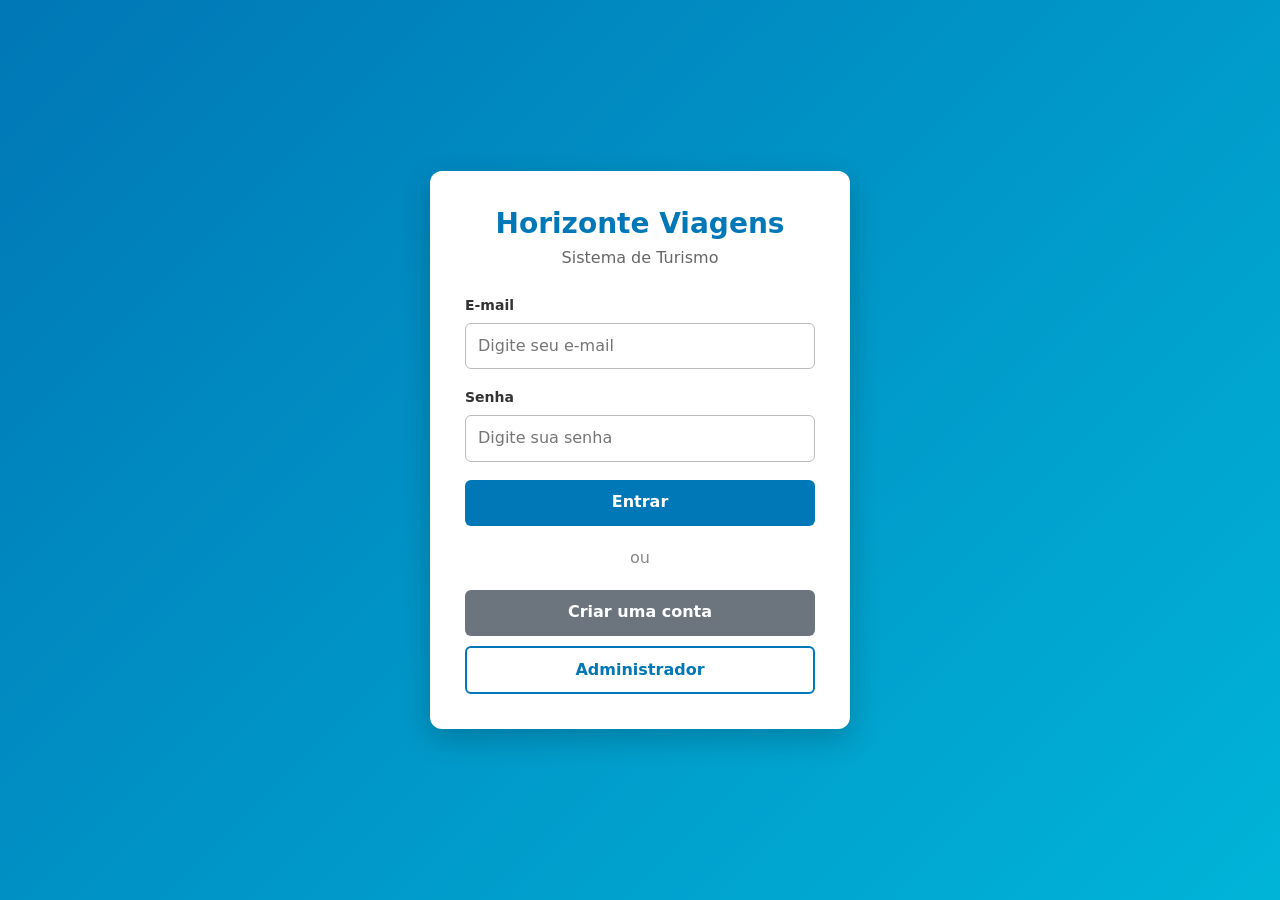
==== index.html @ fa2194be "Update index.html" ====
<!DOCTYPE html>
<html lang="pt-BR">
<head>
    <meta charset="UTF-8">
    <meta name="viewport" content="width=device-width, initial-scale=1.0">
    <title>Horizonte Viagens - Login</title>
    <link rel="stylesheet" href="style.css">
</head>

<body class="login-page">

    <div class="auth-card">

        <h1>Horizonte Viagens</h1>

        <p class="subtitle">
            Sistema de Turismo
        </p>

        <form id="login-form">

            <div class="form-group">
                <label for="login-email">
                    E-mail
                </label>

                <input
                    type="email"
                    id="login-email"
                    placeholder="Digite seu e-mail"
                    required
                >
            </div>

            <div class="form-group">
                <label for="login-senha">
                    Senha
                </label>

                <input
                    type="password"
                    id="login-senha"
                    placeholder="Digite sua senha"
                    required
                >
            </div>

            <button type="submit" class="btn">
                Entrar
            </button>

        </form>

        <div class="divider">
            ou
        </div>

              <a href="cadastro.html" class="btn btn-secondary">
            Criar uma conta
        </a>

        <!-- Botão Administrador (abre/fecha o sub-item) -->
        <button
            type="button"
            id="btn-admin-toggle"
            class="btn btn-admin"
            aria-expanded="false"
            aria-controls="admin-sub"
        >
            Administrador
        </button>

        <!-- Sub-item: login do administrador -->
        <div id="admin-sub" class="admin-sub" hidden>
            <form id="admin-login-form">

                <div class="form-group">
                    <label for="admin-email">E-mail do administrador</label>
                    <input
                        type="email"
                        id="admin-email"
                        placeholder="Digite o e-mail do administrador"
                        required
                    >
                </div>

                <div class="form-group">
                    <label for="admin-senha">Senha do administrador</label>
                    <input
                        type="password"
                        id="admin-senha"
                        placeholder="Digite a senha"
                        required
                    >
                </div>

                <p id="admin-erro" class="form-erro" role="alert"></p>

                <button type="submit" class="btn">
                    Acessar painel
                </button>

            </form>
        </div>

    </div>

             </div>

        <script src="script.js"></script>

        <script>
            const btnAdminToggle = document.getElementById("btn-admin-toggle");
            const adminSub = document.getElementById("admin-sub");

            btnAdminToggle.addEventListener("click", function () {
                const aberto = !adminSub.hidden;
                adminSub.hidden = aberto;
                btnAdminToggle.setAttribute("aria-expanded", String(!aberto));
                if (!aberto) document.getElementById("admin-email").focus();
            });
        </script>

    </body>
    </html>
    </script>

</body>
</html>
---- style.css ----
/* ==========================================================================
   HORIZONTE VIAGENS - FOLHA DE ESTILO
   ========================================================================== */

/* FONTE: Open Sans (arquivos hospedados em /fonts, funciona até offline) */
@font-face {
    font-family: "Open Sans";
    font-style: normal;
    font-weight: 400;
    font-display: swap;
    src: url("fonts/open-sans-latin-400-normal.woff2") format("woff2"),
         url("fonts/open-sans-latin-400-normal.woff") format("woff");
}

@font-face {
    font-family: "Open Sans";
    font-style: normal;
    font-weight: 700;
    font-display: swap;
    src: url("fonts/open-sans-latin-700-normal.woff2") format("woff2"),
         url("fonts/open-sans-latin-700-normal.woff") format("woff");
}

/* VARIÁVEIS */
:root {
    --azul: #0077b6;
    --azul-escuro: #005f87;
    --azul-claro: #00b4d8;
    --verde: #2a9d8f;
    --fundo: #f4f6f9;
    --texto: #333;

    /* altura do cabeçalho fixo (usada também para compensar o conteúdo) */
    --header-h: 4rem;

    --fonte: "Open Sans", system-ui, -apple-system, "Segoe UI", Roboto,
             "Helvetica Neue", Arial, sans-serif;
}

/* RESET GERAL */
*,
*::before,
*::after {
    box-sizing: border-box;
}

* {
    margin: 0;
    padding: 0;
}

html {
    -webkit-text-size-adjust: 100%;
    text-size-adjust: 100%;
    /* ao rolar até uma âncora, não deixa o cabeçalho fixo cobrir o título */
    scroll-padding-top: calc(var(--header-h) + 1rem);
}

body {
    min-height: 100vh;
    min-height: 100dvh;
    display: flex;
    flex-direction: column;
    /* espaço para o cabeçalho fixo */
    padding-top: var(--header-h);
    background: var(--fundo);
    color: var(--texto);
    font-family: var(--fonte);
    font-size: 1rem;
    line-height: 1.5;
    -webkit-font-smoothing: antialiased;
    -moz-osx-font-smoothing: grayscale;
}

/* Campos e botões não herdam a fonte sozinhos: forçamos a Open Sans */
button,
input,
select,
textarea {
    font: inherit;
    color: inherit;
}

img {
    max-width: 100%;
}

/* LOGIN */
body.login-page {
    padding: 20px;
    align-items: center;
    justify-content: center;
    background: linear-gradient(135deg, var(--azul), var(--azul-claro));
}

.auth-card {
    width: 100%;
    max-width: 420px;
    padding: 35px;
    background: white;
    border-radius: 12px;
    box-shadow: 0 10px 30px rgba(0, 0, 0, 0.2);
}

.auth-card h1 {
    text-align: center;
    color: var(--azul);
    font-size: 1.75rem;
    line-height: 1.25;
    margin-bottom: 5px;
}

.subtitle {
    text-align: center;
    color: #666;
    margin-bottom: 25px;
}

/* FORMULÁRIOS */
.form-group {
    margin-bottom: 18px;
}

.form-group label {
    display: block;
    margin-bottom: 7px;
    font-weight: 700;
    font-size: 0.875rem;
}

.form-group input,
.form-group select {
    display: block;
    width: 100%;
    min-height: 46px;
    padding: 11px 12px;
    border: 1px solid #bbb;
    border-radius: 6px;
    background-color: white;
    /* 16px evita o zoom automático ao focar o campo no iPhone */
    font-size: 1rem;
    line-height: 1.4;
    outline: 2px solid transparent;
    outline-offset: 2px;
    -webkit-appearance: none;
    -moz-appearance: none;
    appearance: none;
}

.form-group input[type="date"] {
    /* o Chrome/Safari adicionam espaço interno aos campos de data */
    padding-top: 8px;
    padding-bottom: 8px;
}

.form-group select {
    padding-right: 40px;
    background-image: url("data:image/svg+xml,%3Csvg xmlns='http://www.w3.org/2000/svg' viewBox='0 0 20 20' fill='%23555'%3E%3Cpath d='M5 7l5 6 5-6z'/%3E%3C/svg%3E");
    background-repeat: no-repeat;
    background-position: right 12px center;
    background-size: 16px;
}

.form-group input:focus,
.form-group select:focus {
    border-color: var(--azul);
    box-shadow: 0 0 0 3px rgba(0, 119, 182, 0.2);
}

.form-group input[readonly] {
    background-color: #eee;
    cursor: default;
}

.form-row {
    display: grid;
    grid-template-columns: 1fr 1fr;
    gap: 15px;
}

.form-erro {
    min-height: 1.5em;
    margin-bottom: 8px;
    font-size: 0.9rem;
    color: #c62828;
}

/* BOTÕES */
.btn {
    display: block;
    width: 100%;
    min-height: 46px;
    padding: 11px 12px;
    margin-top: 10px;
    border: none;
    border-radius: 6px;
    background: var(--azul);
    color: white;
    text-align: center;
    text-decoration: none;
    font-size: 1rem;
    font-weight: 700;
    line-height: 1.4;
    cursor: pointer;
    -webkit-appearance: none;
    appearance: none;
    transition: background-color 0.2s;
}

.btn:hover {
    background: var(--azul-escuro);
}

.btn-secondary {
    background: #6c757d;
    margin-top: 12px;
}

.btn-secondary:hover {
    background: #545b62;
}

.btn:focus-visible,
.continente:focus-visible,
.chamada-final button:focus-visible {
    outline: 3px solid rgba(0, 119, 182, 0.5);
    outline-offset: 2px;
}

/* LOGIN EXTRA */
.divider {
    text-align: center;
    margin: 20px 0;
    color: #888;
}
/* BOTÃO / SUB-ITEM ADMINISTRADOR */
.btn-admin {
    background: transparent;
    color: var(--azul);
    border: 2px solid var(--azul);
}

.btn-admin:hover {
    background: var(--azul);
    color: white;
}

.admin-sub {
    margin-top: 15px;
    padding: 20px 18px 8px;
    border: 1px solid #d8edf3;
    border-radius: 8px;
    background: #eaf7fb;
}

.admin-sub[hidden] {
    display: none;
}

.hint {
    margin-top: 20px;
    text-align: center;
    font-size: 0.8rem;
    color: #666;
    line-height: 1.5;
}

/* CABEÇALHO FIXO */
header {
    position: fixed;
    top: 0;
    left: 0;
    right: 0;
    z-index: 1000;

    display: flex;
    align-items: center;
    justify-content: space-between;
    gap: 12px;

    min-height: var(--header-h);
    padding: 0 clamp(14px, 4vw, 30px);
    background: var(--azul);
    color: white;
    box-shadow: 0 2px 8px rgba(0, 0, 0, 0.18);
}

header > a {
    display: block;
    min-width: 0;
    color: white;
    text-decoration: none;
}

header h1 {
    font-size: clamp(1.05rem, 4.2vw, 1.5rem);
    line-height: 1.2;
    white-space: nowrap;
    overflow: hidden;
    text-overflow: ellipsis;
}

header nav {
    display: flex;
    align-items: center;
    flex-shrink: 0;
    gap: 6px;
}

header nav a,
header nav button {
    display: inline-block;
    padding: 8px 12px;
    border: none;
    border-radius: 6px;
    background: none;
    color: white;
    text-decoration: none;
    font-size: 1rem;
    line-height: 1.2;
    cursor: pointer;
    -webkit-appearance: none;
    appearance: none;
    transition: background-color 0.2s;
}

header nav a:hover,
header nav button:hover {
    background: rgba(255, 255, 255, 0.18);
}

header nav a:focus-visible,
header nav button:focus-visible,
header > a:focus-visible {
    outline: 2px solid white;
    outline-offset: 2px;
}

/* CONTAINER PRINCIPAL */
.container {
    width: 100%;
    max-width: 1100px;
    min-width: 0;
    margin: 35px auto;
    padding: 0 20px;
}

.welcome {
    margin-bottom: 25px;
}

.welcome h2 {
    color: var(--azul);
    font-size: 1.5rem;
    line-height: 1.3;
    margin-bottom: 5px;
}

/* PRODUTOS */
.products-grid {
    display: grid;
    grid-template-columns: repeat(auto-fit, minmax(280px, 1fr));
    grid-template-columns: repeat(auto-fit, minmax(min(280px, 100%), 1fr));
    gap: 25px;
}

.product-card {
    display: flex;
    flex-direction: column;
    background: white;
    border-radius: 10px;
    overflow: hidden;
    box-shadow: 0 3px 10px rgba(0, 0, 0, 0.1);
}

.product-card img {
    display: block;
    width: 100%;
    height: 190px;
    object-fit: cover;
    background: #dfe7ee;
}

.product-info {
    display: flex;
    flex-direction: column;
    flex: 1;
    padding: 20px;
}

.product-info h3 {
    color: var(--azul);
    font-size: 1.15rem;
    line-height: 1.3;
    margin-bottom: 8px;
}

.product-info p {
    flex: 1;
    color: #666;
    line-height: 1.5;
    margin-bottom: 15px;
}

.price {
    color: #1f7a6f;
    font-size: 1.3rem;
    font-weight: 700;
    margin-bottom: 10px;
}

/* COMPRA */
.checkout-box {
    width: 100%;
    max-width: 650px;
    margin: 0 auto;
    background: white;
    padding: 30px;
    border-radius: 10px;
    box-shadow: 0 3px 10px rgba(0, 0, 0, 0.1);
}

.checkout-box h2 {
    color: var(--azul);
    font-size: 1.5rem;
    line-height: 1.3;
    margin-bottom: 25px;
}

/* ADMINISTRAÇÃO */
.admin-box {
    background: white;
    padding: 30px;
    border-radius: 10px;
    box-shadow: 0 3px 10px rgba(0, 0, 0, 0.1);
}

.admin-box h2 {
    color: var(--azul);
    font-size: 1.5rem;
    line-height: 1.3;
    margin-bottom: 10px;
}

.admin-box h3 {
    font-size: 1.15rem;
    margin-top: 30px;
    margin-bottom: 15px;
}

.admin-stats {
    margin-top: 25px;
}

.stat-card {
    width: 220px;
    max-width: 100%;
    padding: 20px;
    border-radius: 8px;
    background: #e9f7fb;
    border-left: 5px solid var(--azul);
}

.stat-card span {
    display: block;
    color: #555;
    margin-bottom: 5px;
}

.stat-card strong {
    font-size: 1.75rem;
    color: var(--azul);
}

.compras-lista {
    display: flex;
    flex-direction: column;
    gap: 12px;
}

.compra-item {
    padding: 15px;
    border-radius: 7px;
    background: var(--fundo);
    border-left: 4px solid var(--verde);
    line-height: 1.7;
    overflow-wrap: anywhere;
}

.compra-item strong {
    color: var(--azul);
}

.empty {
    color: #666;
}

/* CONTINENTES */
.continentes {
    display: flex;
    justify-content: center;
    align-items: center;
    flex-wrap: wrap;
    gap: 30px;
    margin: 40px 0;
}

.continente {
    width: 160px;
    height: 160px;
    flex-shrink: 0;
    border: none;
    border-radius: 50%;
    background: linear-gradient(135deg, var(--azul), var(--azul-claro));
    color: white;

    display: flex;
    flex-direction: column;
    justify-content: center;
    align-items: center;

    cursor: pointer;
    box-shadow: 0 5px 15px rgba(0, 0, 0, 0.2);
    -webkit-appearance: none;
    appearance: none;
    transition: transform 0.3s, background 0.3s;
}

.continente .icone {
    font-size: 3.4rem;
    line-height: 1.1;
    margin-bottom: 8px;
}

.continente span:last-child {
    font-size: 1.125rem;
    font-weight: 700;
}

/* DESTINOS */
.destinos {
    margin-top: 30px;
    margin-bottom: 50px;
}

.destinos h2 {
    color: var(--azul);
    font-size: 1.5rem;
    line-height: 1.3;
    text-align: center;
    margin-bottom: 25px;
}

.destinos.hidden {
    display: none;
}

/* BENEFÍCIOS (seção em largura total) */
.beneficios {
    width: 100%;
    margin-top: 35px;
    padding: 55px 20px;
    background: #eaf7fb;
    border-top: 1px solid #d8edf3;
    border-bottom: 1px solid #d8edf3;
}

.beneficios-titulo {
    text-align: center;
    margin-bottom: 35px;
}

.beneficios-titulo h2 {
    color: var(--azul);
    font-size: 1.75rem;
    line-height: 1.3;
    margin-bottom: 8px;
}

.beneficios-titulo p {
    color: #555;
    font-size: 0.95rem;
}

.beneficios-grid {
    width: 100%;
    max-width: 1050px;
    margin: 0 auto;

    display: grid;
    grid-template-columns: repeat(4, minmax(0, 1fr));
    gap: 20px;
}

.beneficio {
    min-width: 0;
    background: white;
    padding: 25px 18px;
    border-radius: 10px;
    text-align: center;
    box-shadow: 0 3px 12px rgba(0, 0, 0, 0.07);
    transition: transform 0.3s, box-shadow 0.3s;
}

.beneficio-icone {
    width: 60px;
    height: 60px;
    margin: 0 auto 15px;

    display: flex;
    align-items: center;
    justify-content: center;

    border-radius: 50%;
    background: #e6f6fa;
    font-size: 1.8rem;
}

.beneficio h3 {
    color: var(--azul);
    font-size: 1.05rem;
    margin-bottom: 9px;
}

.beneficio p {
    color: #555;
    font-size: 0.85rem;
    line-height: 1.5;
}

/* CHAMADA FINAL (seção em largura total) */
.chamada-final {
    width: 100%;
    margin-top: 55px;
    padding: 50px 25px;
    text-align: center;
    color: white;
    background: linear-gradient(135deg, var(--azul), var(--azul-claro));
}

.chamada-final h2 {
    font-size: 1.7rem;
    line-height: 1.3;
    margin-bottom: 10px;
}

.chamada-final p {
    width: 100%;
    max-width: 600px;
    margin: 0 auto 22px;
    line-height: 1.5;
}

.chamada-final button {
    min-height: 46px;
    border: none;
    padding: 12px 28px;
    border-radius: 6px;
    background: white;
    color: var(--azul);
    font-size: 1rem;
    font-weight: 700;
    cursor: pointer;
    -webkit-appearance: none;
    appearance: none;
    transition: transform 0.3s, box-shadow 0.3s;
}

/* Efeitos de hover só em dispositivos com mouse (evita "hover preso" no toque) */
@media (hover: hover) {
    .continente:hover {
        transform: scale(1.08);
        background: linear-gradient(135deg, var(--azul-escuro), #0096c7);
    }

    .beneficio:hover {
        transform: translateY(-5px);
        box-shadow: 0 8px 20px rgba(0, 0, 0, 0.12);
    }

    .chamada-final button:hover {
        transform: translateY(-2px);
        box-shadow: 0 5px 12px rgba(0, 0, 0, 0.15);
    }
}

/* RODAPÉ (largura total, sempre no fim da página) */
footer {
    width: 100%;
    margin-top: auto;
    background: #023e5f;
    color: #e3f2f9;
}

.footer-conteudo {
    width: 100%;
    max-width: 1100px;
    margin: 0 auto;
    padding: 60px 20px 45px;

    display: grid;
    grid-template-columns: 1.6fr 1fr 1fr;
    gap: 40px;
}

.footer-logo {
    font-size: 1.5rem;
    font-weight: 700;
    line-height: 1.3;
    color: white;
    margin-bottom: 14px;
}

.footer-sobre {
    max-width: 38ch;
    font-size: 0.95rem;
    line-height: 1.7;
    color: #c4e0ee;
}

.footer-titulo {
    margin-bottom: 18px;
    font-size: 0.95rem;
    font-weight: 700;
    letter-spacing: 0.08em;
    text-transform: uppercase;
    color: white;
}

.footer-col ul {
    list-style: none;
    display: flex;
    flex-direction: column;
    gap: 11px;
}

.footer-col a {
    color: #c4e0ee;
    text-decoration: none;
    font-size: 0.95rem;
}

.footer-col a:hover {
    color: white;
    text-decoration: underline;
}

.footer-col a:focus-visible {
    outline: 2px solid white;
    outline-offset: 3px;
}

.footer-base {
    padding: 22px 20px;
    border-top: 1px solid rgba(255, 255, 255, 0.15);
    text-align: center;
    font-size: 0.85rem;
    line-height: 1.7;
    color: #b3d4e4;
}

/* RESPONSIVIDADE: TABLETS */
@media (max-width: 800px) {
    .beneficios-grid {
        grid-template-columns: repeat(2, minmax(0, 1fr));
    }

    .continentes {
        gap: 20px;
    }

    .continente {
        width: 140px;
        height: 140px;
    }

    .continente .icone {
        font-size: 2.8rem;
    }

    .footer-conteudo {
        grid-template-columns: 1fr 1fr;
        gap: 35px 30px;
        padding: 50px 20px 35px;
    }

    .footer-marca {
        grid-column: 1 / -1;
    }
}

/* RESPONSIVIDADE: CELULARES */
@media (max-width: 500px) {
    :root {
        --header-h: 3.5rem;
    }

    header nav a,
    header nav button {
        padding: 8px 10px;
        font-size: 0.9rem;
    }

    .container {
        margin: 25px auto;
        padding: 0 15px;
    }

    .auth-card {
        padding: 25px;
    }

    .auth-card h1 {
        font-size: 1.5rem;
    }

    .form-row {
        grid-template-columns: 1fr;
        gap: 0;
    }

    .checkout-box,
    .admin-box {
        padding: 20px;
    }

    .products-grid {
        gap: 20px;
    }

    .continentes {
        gap: 15px;
        margin: 30px 0;
    }

    .continente {
        width: 125px;
        height: 125px;
    }

    .continente .icone {
        font-size: 2.5rem;
    }

    .continente span:last-child {
        font-size: 1rem;
    }

    .destinos {
        margin-top: 25px;
        margin-bottom: 35px;
    }

    .beneficios {
        padding: 40px 15px;
    }

    .beneficios-titulo h2 {
        font-size: 1.5rem;
    }

    .beneficios-grid {
        grid-template-columns: 1fr;
        gap: 15px;
    }

    .chamada-final {
        margin-top: 40px;
        padding: 40px 20px;
    }

    .chamada-final h2 {
        font-size: 1.45rem;
    }

    .chamada-final p {
        font-size: 0.9rem;
    }

    .footer-conteudo {
        grid-template-columns: 1fr;
        gap: 30px;
        padding: 40px 20px 30px;
    }
}

/* Respeita quem prefere menos animação */
@media (prefers-reduced-motion: reduce) {
    *,
    *::before,
    *::after {
        transition: none !important;
    }
}
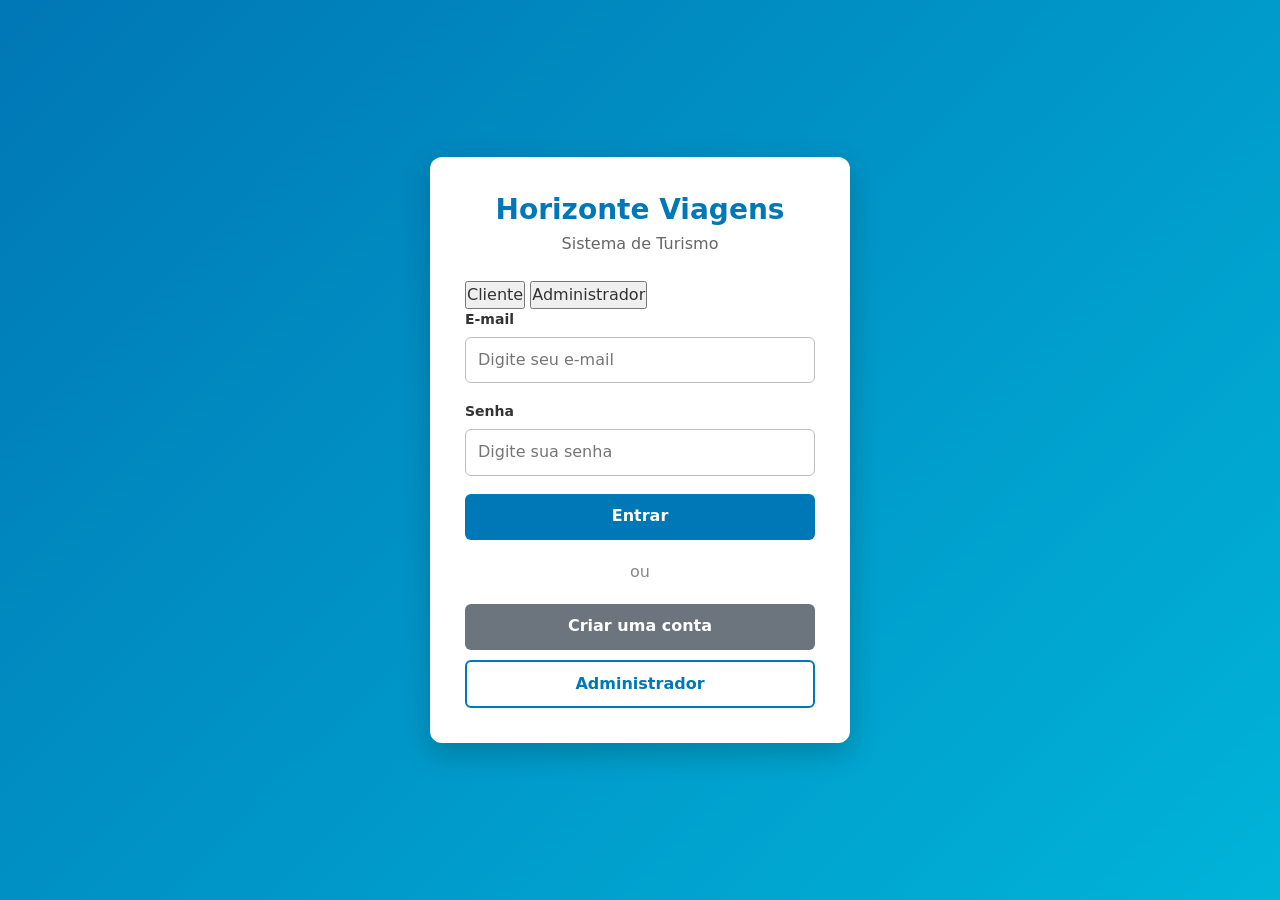
==== commit cbaef37e: "Update index.html" ====
--- a/index.html
+++ b/index.html
@@ -16,6 +16,11 @@
         <p class="subtitle">
             Sistema de Turismo
         </p>
+
+        <div class="tabs">
+    <button type="button" class="tab ativa" id="tab-cliente">Cliente</button>
+    <button type="button" class="tab" id="tab-admin">Administrador</button>
+        </div>
 
         <form id="login-form">
 
@@ -106,24 +111,31 @@
     </div>
 
              </div>
+    
+        <script src="script.js"></script>
+        <script>
+    const tabCliente = document.getElementById("tab-cliente");
+    const tabAdmin = document.getElementById("tab-admin");
+    const painelCliente = document.getElementById("painel-cliente");
+    const painelAdmin = document.getElementById("painel-admin");
 
-        <script src="script.js"></script>
+    tabCliente.onclick = function () {
+        painelCliente.hidden = false;
+        painelAdmin.hidden = true;
+        tabCliente.classList.add("ativa");
+        tabAdmin.classList.remove("ativa");
+    };
 
-        <script>
-            const btnAdminToggle = document.getElementById("btn-admin-toggle");
-            const adminSub = document.getElementById("admin-sub");
-
-            btnAdminToggle.addEventListener("click", function () {
-                const aberto = !adminSub.hidden;
-                adminSub.hidden = aberto;
-                btnAdminToggle.setAttribute("aria-expanded", String(!aberto));
-                if (!aberto) document.getElementById("admin-email").focus();
-            });
-        </script>
-
+    tabAdmin.onclick = function () {
+        painelCliente.hidden = true;
+        painelAdmin.hidden = false;
+        tabAdmin.classList.add("ativa");
+        tabCliente.classList.remove("ativa");
+    };
+    
+</script>
+    
     </body>
     </html>
     </script>
 
-</body>
-</html>
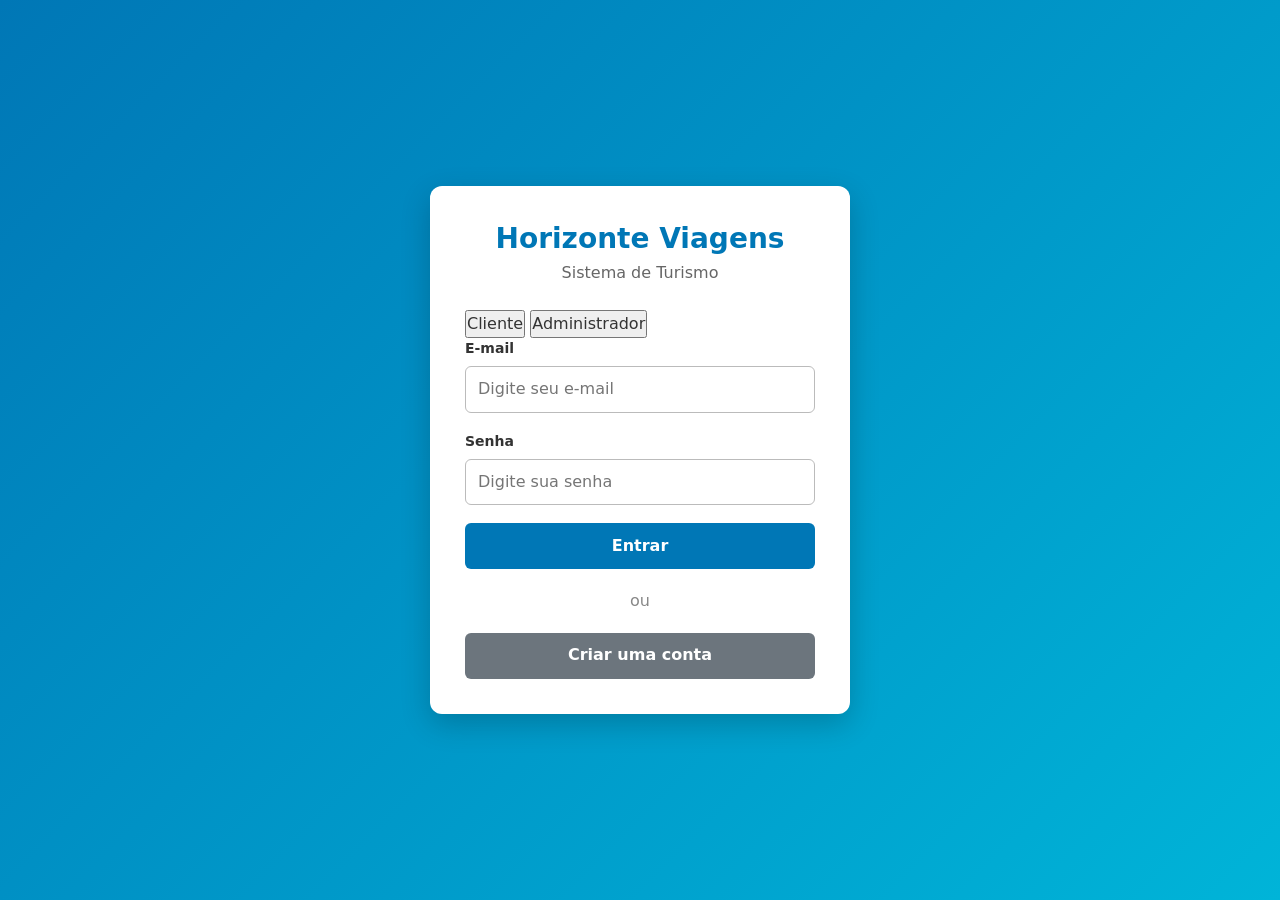
==== commit 4207c7c8: "Update index.html" ====
--- a/index.html
+++ b/index.html
@@ -64,16 +64,6 @@
             Criar uma conta
         </a>
 
-        <!-- Botão Administrador (abre/fecha o sub-item) -->
-        <button
-            type="button"
-            id="btn-admin-toggle"
-            class="btn btn-admin"
-            aria-expanded="false"
-            aria-controls="admin-sub"
-        >
-            Administrador
-        </button>
 
         <!-- Sub-item: login do administrador -->
         <div id="admin-sub" class="admin-sub" hidden>
--- a/style.css
+++ b/style.css
@@ -890,5 +890,25 @@
     *::before,
     *::after {
         transition: none !important;
-    }
-}
+
+       .tabs { display: flex; margin-bottom: 25px; }
+
+.tab {
+    flex: 1;
+    padding: 12px;
+    border: none;
+    border-bottom: 3px solid #ddd;
+    background: none;
+    color: #777;
+    font-weight: 700;
+    cursor: pointer;
+}
+
+.tab.ativa {
+    color: var(--azul);
+    border-bottom-color: var(--azul);
+}
+
+[hidden] { display: none !important; }
+    }
+}
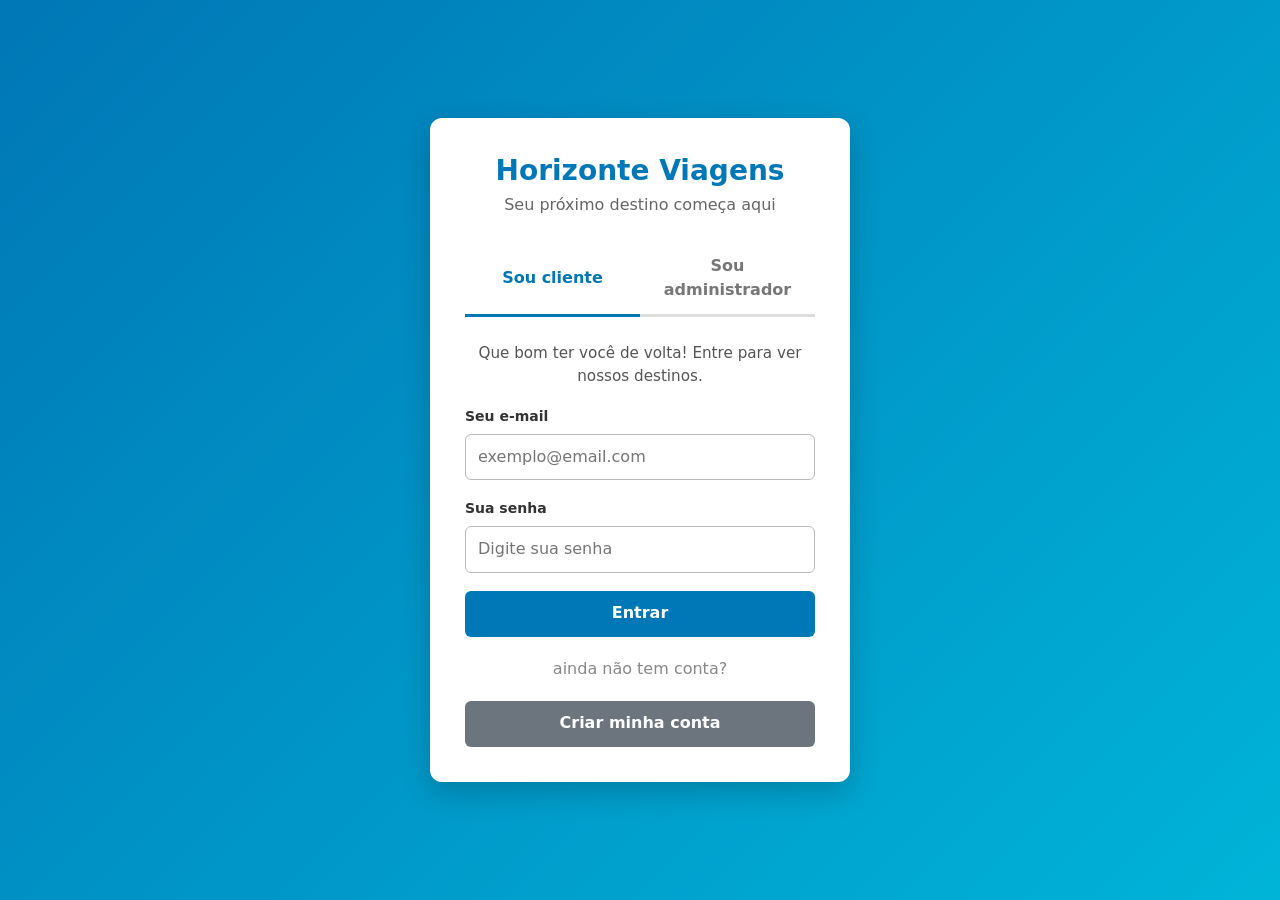
==== commit c762f2f0: "Revise login page for client and admin access Updated login page layout and content for better user " ====
--- a/index.html
+++ b/index.html
@@ -3,8 +3,63 @@
 <head>
     <meta charset="UTF-8">
     <meta name="viewport" content="width=device-width, initial-scale=1.0">
-    <title>Horizonte Viagens - Login</title>
+    <title>Horizonte Viagens - Entrar</title>
     <link rel="stylesheet" href="style.css">
+
+    <style>
+        /* ABAS */
+        .tabs {
+            display: flex;
+            margin-bottom: 25px;
+        }
+
+        .tab {
+            flex: 1;
+            padding: 12px;
+            border: none;
+            border-bottom: 3px solid #ddd;
+            background: none;
+            color: #777;
+            font-weight: 700;
+            cursor: pointer;
+        }
+
+        .tab:hover {
+            color: var(--azul);
+        }
+
+        .tab.ativa {
+            color: var(--azul);
+            border-bottom-color: var(--azul);
+        }
+
+        [hidden] {
+            display: none !important;
+        }
+
+        /* As duas abas ficam com a mesma altura */
+        #painel-cliente,
+        #painel-admin {
+            min-height: 330px;
+        }
+
+        /* Painel admin sem espaço vazio no lugar do erro */
+        #painel-admin .form-erro {
+            min-height: 0;
+            margin: 0;
+        }
+
+        #painel-admin .form-erro:not(:empty) {
+            margin-bottom: 12px;
+        }
+
+        .boas-vindas {
+            margin-bottom: 18px;
+            text-align: center;
+            font-size: 0.95rem;
+            color: #555;
+        }
+    </style>
 </head>
 
 <body class="login-page">
@@ -14,59 +69,68 @@
         <h1>Horizonte Viagens</h1>
 
         <p class="subtitle">
-            Sistema de Turismo
+            Seu próximo destino começa aqui
         </p>
 
         <div class="tabs">
-    <button type="button" class="tab ativa" id="tab-cliente">Cliente</button>
-    <button type="button" class="tab" id="tab-admin">Administrador</button>
+            <button type="button" class="tab ativa" id="tab-cliente">Sou cliente</button>
+            <button type="button" class="tab" id="tab-admin">Sou administrador</button>
         </div>
 
-        <form id="login-form">
+        <!-- PAINEL CLIENTE -->
+        <div id="painel-cliente">
 
-            <div class="form-group">
-                <label for="login-email">
-                    E-mail
-                </label>
+            <p class="boas-vindas">
+                Que bom ter você de volta! Entre para ver nossos destinos.
+            </p>
 
-                <input
-                    type="email"
-                    id="login-email"
-                    placeholder="Digite seu e-mail"
-                    required
-                >
+            <form id="login-form">
+
+                <div class="form-group">
+                    <label for="login-email">Seu e-mail</label>
+                    <input
+                        type="email"
+                        id="login-email"
+                        placeholder="exemplo@email.com"
+                        autocomplete="email"
+                        required
+                    >
+                </div>
+
+                <div class="form-group">
+                    <label for="login-senha">Sua senha</label>
+                    <input
+                        type="password"
+                        id="login-senha"
+                        placeholder="Digite sua senha"
+                        autocomplete="current-password"
+                        required
+                    >
+                </div>
+
+                <button type="submit" class="btn">
+                    Entrar
+                </button>
+
+            </form>
+
+            <div class="divider">
+                ainda não tem conta?
             </div>
 
-            <div class="form-group">
-                <label for="login-senha">
-                    Senha
-                </label>
+            <a href="cadastro.html" class="btn btn-secondary">
+                Criar minha conta
+            </a>
 
-                <input
-                    type="password"
-                    id="login-senha"
-                    placeholder="Digite sua senha"
-                    required
-                >
-            </div>
-
-            <button type="submit" class="btn">
-                Entrar
-            </button>
-
-        </form>
-
-        <div class="divider">
-            ou
         </div>
 
-              <a href="cadastro.html" class="btn btn-secondary">
-            Criar uma conta
-        </a>
+        <!-- PAINEL ADMINISTRADOR -->
+        <div id="painel-admin" hidden>
 
+            <p class="boas-vindas">
+                Olá! Acesse o painel para acompanhar as compras dos clientes.
+            </p>
 
-        <!-- Sub-item: login do administrador -->
-        <div id="admin-sub" class="admin-sub" hidden>
             <form id="admin-login-form">
 
                 <div class="form-group">
@@ -74,17 +138,19 @@
                     <input
                         type="email"
                         id="admin-email"
-                        placeholder="Digite o e-mail do administrador"
+                        placeholder="admin@exemplo.com"
+                        autocomplete="username"
                         required
                     >
                 </div>
 
                 <div class="form-group">
-                    <label for="admin-senha">Senha do administrador</label>
+                    <label for="admin-senha">Senha</label>
                     <input
                         type="password"
                         id="admin-senha"
-                        placeholder="Digite a senha"
+                        placeholder="Digite sua senha"
+                        autocomplete="current-password"
                         required
                     >
                 </div>
@@ -96,36 +162,32 @@
                 </button>
 
             </form>
+
         </div>
 
     </div>
 
-             </div>
-    
-        <script src="script.js"></script>
-        <script>
-    const tabCliente = document.getElementById("tab-cliente");
-    const tabAdmin = document.getElementById("tab-admin");
-    const painelCliente = document.getElementById("painel-cliente");
-    const painelAdmin = document.getElementById("painel-admin");
+    <script src="script.js"></script>
+    <script>
+        const tabCliente = document.getElementById("tab-cliente");
+        const tabAdmin = document.getElementById("tab-admin");
+        const painelCliente = document.getElementById("painel-cliente");
+        const painelAdmin = document.getElementById("painel-admin");
 
-    tabCliente.onclick = function () {
-        painelCliente.hidden = false;
-        painelAdmin.hidden = true;
-        tabCliente.classList.add("ativa");
-        tabAdmin.classList.remove("ativa");
-    };
+        tabCliente.onclick = function () {
+            painelCliente.hidden = false;
+            painelAdmin.hidden = true;
+            tabCliente.classList.add("ativa");
+            tabAdmin.classList.remove("ativa");
+        };
 
-    tabAdmin.onclick = function () {
-        painelCliente.hidden = true;
-        painelAdmin.hidden = false;
-        tabAdmin.classList.add("ativa");
-        tabCliente.classList.remove("ativa");
-    };
-    
-</script>
-    
-    </body>
-    </html>
+        tabAdmin.onclick = function () {
+            painelCliente.hidden = true;
+            painelAdmin.hidden = false;
+            tabAdmin.classList.add("ativa");
+            tabCliente.classList.remove("ativa");
+        };
     </script>
 
+</body>
+</html>
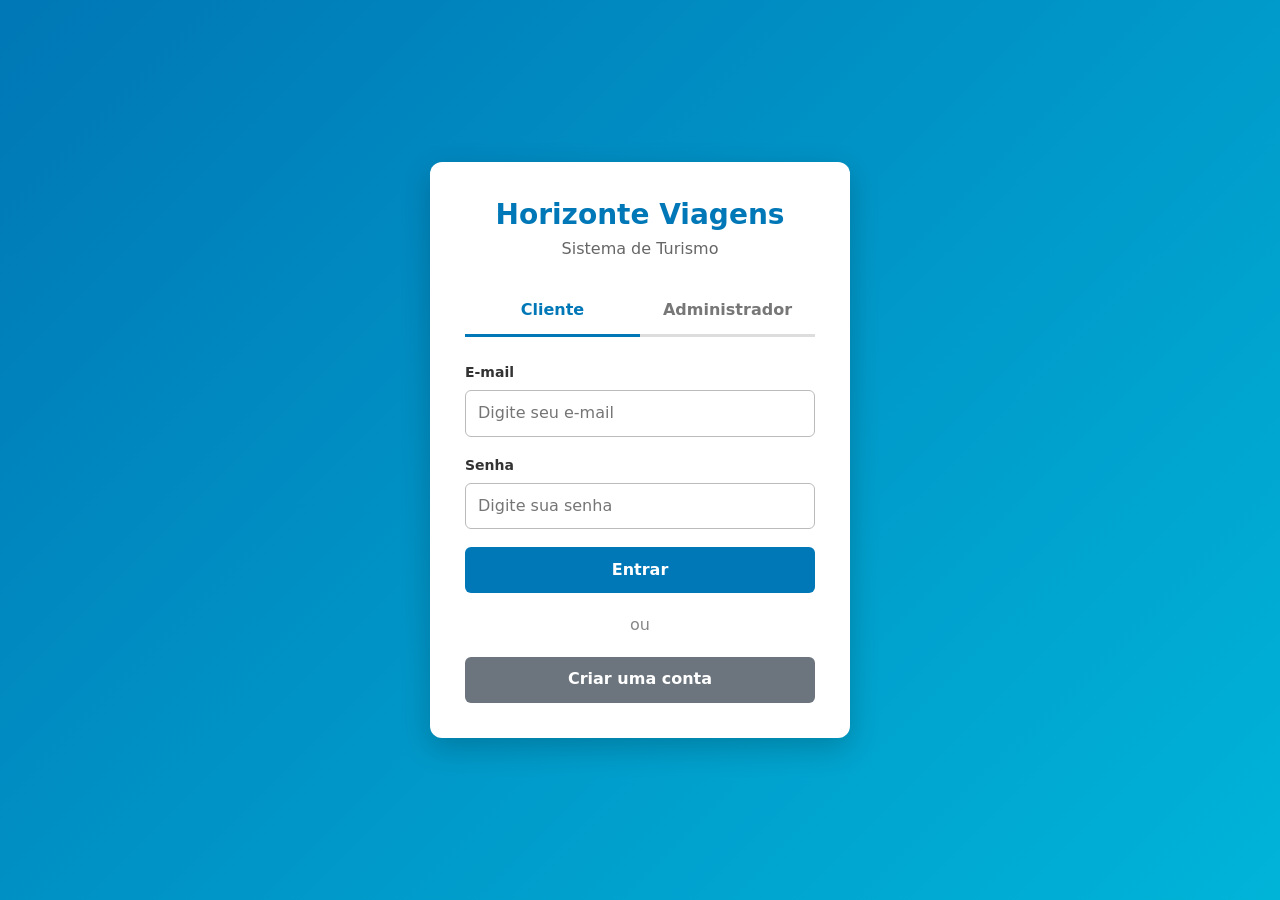
==== commit b05e9665: "Update index.html" ====
--- a/index.html
+++ b/index.html
@@ -3,11 +3,13 @@
 <head>
     <meta charset="UTF-8">
     <meta name="viewport" content="width=device-width, initial-scale=1.0">
-    <title>Horizonte Viagens - Entrar</title>
+    <title>Horizonte Viagens - Login</title>
     <link rel="stylesheet" href="style.css">
 
     <style>
-        /* ABAS */
+        /* ==========================
+           ABAS (Cliente / Administrador)
+           ========================== */
         .tabs {
             display: flex;
             margin-bottom: 25px;
@@ -37,13 +39,16 @@
             display: none !important;
         }
 
-        /* As duas abas ficam com a mesma altura */
+        /* ==========================
+           MESMO TAMANHO NAS DUAS ABAS
+           (ajuste o valor se sobrar ou faltar espaço)
+           ========================== */
         #painel-cliente,
         #painel-admin {
             min-height: 330px;
         }
 
-        /* Painel admin sem espaço vazio no lugar do erro */
+        /* Remove o espaço vazio do erro no painel admin */
         #painel-admin .form-erro {
             min-height: 0;
             margin: 0;
@@ -51,13 +56,6 @@
 
         #painel-admin .form-erro:not(:empty) {
             margin-bottom: 12px;
-        }
-
-        .boas-vindas {
-            margin-bottom: 18px;
-            text-align: center;
-            font-size: 0.95rem;
-            color: #555;
         }
     </style>
 </head>
@@ -69,41 +67,36 @@
         <h1>Horizonte Viagens</h1>
 
         <p class="subtitle">
-            Seu próximo destino começa aqui
+            Sistema de Turismo
         </p>
 
+        <!-- ABAS -->
         <div class="tabs">
-            <button type="button" class="tab ativa" id="tab-cliente">Sou cliente</button>
-            <button type="button" class="tab" id="tab-admin">Sou administrador</button>
+            <button type="button" class="tab ativa" id="tab-cliente">Cliente</button>
+            <button type="button" class="tab" id="tab-admin">Administrador</button>
         </div>
 
         <!-- PAINEL CLIENTE -->
         <div id="painel-cliente">
 
-            <p class="boas-vindas">
-                Que bom ter você de volta! Entre para ver nossos destinos.
-            </p>
-
             <form id="login-form">
 
                 <div class="form-group">
-                    <label for="login-email">Seu e-mail</label>
+                    <label for="login-email">E-mail</label>
                     <input
                         type="email"
                         id="login-email"
-                        placeholder="exemplo@email.com"
-                        autocomplete="email"
+                        placeholder="Digite seu e-mail"
                         required
                     >
                 </div>
 
                 <div class="form-group">
-                    <label for="login-senha">Sua senha</label>
+                    <label for="login-senha">Senha</label>
                     <input
                         type="password"
                         id="login-senha"
                         placeholder="Digite sua senha"
-                        autocomplete="current-password"
                         required
                     >
                 </div>
@@ -115,21 +108,17 @@
             </form>
 
             <div class="divider">
-                ainda não tem conta?
+                ou
             </div>
 
             <a href="cadastro.html" class="btn btn-secondary">
-                Criar minha conta
+                Criar uma conta
             </a>
 
         </div>
 
         <!-- PAINEL ADMINISTRADOR -->
         <div id="painel-admin" hidden>
-
-            <p class="boas-vindas">
-                Olá! Acesse o painel para acompanhar as compras dos clientes.
-            </p>
 
             <form id="admin-login-form">
 
@@ -138,19 +127,17 @@
                     <input
                         type="email"
                         id="admin-email"
-                        placeholder="admin@exemplo.com"
-                        autocomplete="username"
+                        placeholder="Digite o e-mail do administrador"
                         required
                     >
                 </div>
 
                 <div class="form-group">
-                    <label for="admin-senha">Senha</label>
+                    <label for="admin-senha">Senha do administrador</label>
                     <input
                         type="password"
                         id="admin-senha"
-                        placeholder="Digite sua senha"
-                        autocomplete="current-password"
+                        placeholder="Digite a senha"
                         required
                     >
                 </div>
@@ -168,12 +155,15 @@
     </div>
 
     <script src="script.js"></script>
+
     <script>
+        // Elementos das abas e dos painéis
         const tabCliente = document.getElementById("tab-cliente");
         const tabAdmin = document.getElementById("tab-admin");
         const painelCliente = document.getElementById("painel-cliente");
         const painelAdmin = document.getElementById("painel-admin");
 
+        // Mostra o painel do cliente
         tabCliente.onclick = function () {
             painelCliente.hidden = false;
             painelAdmin.hidden = true;
@@ -181,6 +171,7 @@
             tabAdmin.classList.remove("ativa");
         };
 
+        // Mostra o painel do administrador
         tabAdmin.onclick = function () {
             painelCliente.hidden = true;
             painelAdmin.hidden = false;
